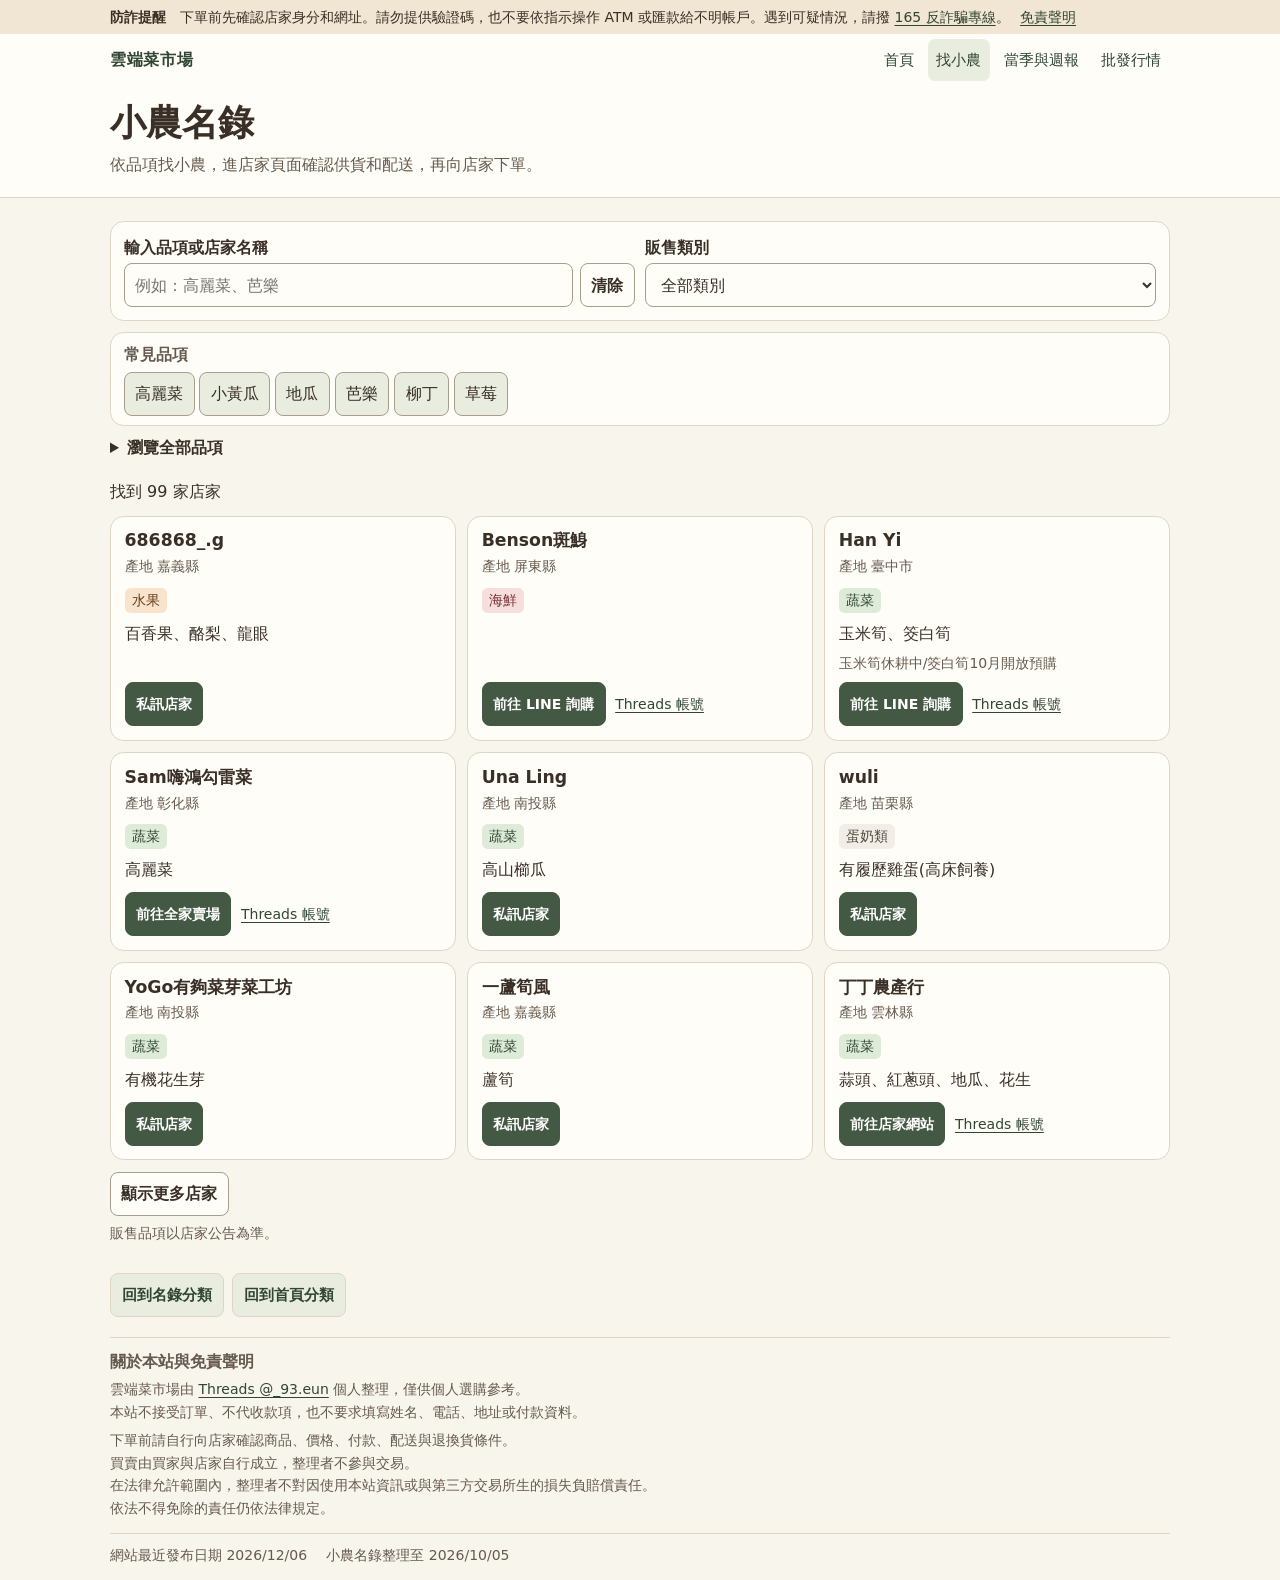
==== farms.html @ 879df222 "Use weekly recommendations as the wholesale price list" ====
<!doctype html>
<html lang="zh-Hant-TW">
<head>
<meta charset="utf-8">
<meta name="viewport" content="width=device-width, initial-scale=1">
<meta name="description" content="台灣小農購買指南，依節氣找當季蔬果、參考批發行情，直接前往小農的購買管道。">
<meta name="theme-color" content="#f8f5ed">
<title>小農名錄｜雲端菜市場</title>
<link rel="stylesheet" href="market.css?v=15">
<script defer src="market.js?v=15"></script>
</head>
<body>
<aside class="safety-banner" aria-label="防詐提醒">
  <p><strong>防詐提醒</strong>　下單前先確認店家身分和網址。請勿提供驗證碼，也不要依指示操作 ATM 或匯款給不明帳戶。遇到可疑情況，請撥 <a href="tel:165">165 反詐騙專線</a>。<a class="disclaimer-link" href="#disclaimer">免責聲明</a></p>
</aside>
<header><nav aria-label="市場導覽"><a class="brand" href="index.html">雲端菜市場</a><div class="nav-links"><a href="index.html">首頁</a><a href="farms.html" aria-current="page">找小農</a><a href="season.html?from=directory">當季與週報</a><a href="prices.html?from=directory">批發行情</a></div></nav><div class="intro"><h1>小農名錄</h1><p>依品項找小農，進店家頁面確認供貨和配送，再向店家下單。</p></div></header>
<main>
<section id="directory">
  <form class="filters" id="filters" tabindex="-1" role="search" aria-label="搜尋小農">
    <div><label for="search">輸入品項或店家名稱</label><div class="search-row"><input id="search" type="search" placeholder="例如：高麗菜、芭樂"><button id="clear" type="button">清除</button></div></div>
    <div><label for="category">販售類別</label><select id="category"><option value="">全部類別</option></select></div>
  </form>
  <div class="product-suggestions" id="product-suggestions" hidden>
    <p id="suggestion-label">常見品項</p>
    <div class="quick-products" id="suggestion-list" aria-labelledby="suggestion-label"></div>
  </div>
  <details class="product-index">
    <summary>瀏覽全部品項</summary>
    <div class="quick-products" id="product-list"></div>
  </details>
  <p id="count" role="status">正在載入小農名錄。</p>
  <p id="no-results" hidden><a href="season.html?from=directory">看當季推薦</a></p>
  <div class="channel-links" id="channel-links" role="navigation" aria-label="跳到購買方式" hidden></div>
  <div class="grid farm-grid" id="farms"></div>
  <button id="more" type="button" hidden>顯示更多店家</button>
  <p class="meta">販售品項以店家公告為準。</p>
</section>
<div class="page-back" role="navigation" aria-label="返回選項">
  <a class="back-link" href="#filters">回到名錄分類</a>
  <a class="back-link" id="source-return" href="index.html#directory">回到首頁分類</a>
</div>
</main>
<footer>
  <section class="disclaimer" id="disclaimer" aria-labelledby="disclaimer-title">
    <h2 id="disclaimer-title">關於本站與免責聲明</h2>
    <p>雲端菜市場由 <a href="https://www.threads.com/@_93.eun">Threads @_93.eun</a> 個人整理，僅供個人選購參考。<br>
      本站不接受訂單、不代收款項，也不要求填寫姓名、電話、地址或付款資料。</p>
    <p>下單前請自行向店家確認商品、價格、付款、配送與退換貨條件。<br>
      買賣由買家與店家自行成立，整理者不參與交易。<br>
      在法律允許範圍內，整理者不對因使用本站資訊或與第三方交易所生的損失負賠償責任。<br>
      依法不得免除的責任仍依法律規定。</p>
  </section>
  <p class="site-dates"><span>網站最近發布日期 <time id="published-at">查詢中</time></span><span>小農名錄整理至 <time datetime="2026-10-05">2026/10/05</time></span></p>
</footer>
</body>
</html>
---- market.css ----
:root {
  font-family: "Noto Sans TC", "PingFang TC", "Microsoft JhengHei", system-ui, sans-serif;
  font-size: 100%;
  line-height: 1.6;
  color: #392f26;
  background: #f8f5ed;
  --surface: #fffdf8;
  --ink: #392f26;
  --muted: #665a4e;
  --green: #435943;
  --green-dark: #304632;
  --green-wash: #e8eddf;
  --line: #ded5c5;
  --warm: #f1e5d4;
  --radius: .85rem;
}
* { box-sizing: border-box; }
[hidden] { display: none !important; }
body { margin: 0; }
a { color: var(--green-dark); text-underline-offset: .2em; }
:focus-visible { outline: 3px solid #90644a; outline-offset: 3px; }
h1, h2, h3, p { margin: 0; }
h1, h2, h3 { line-height: 1.25; }
h1 { font-size: clamp(1.66rem, 4vw, 2.25rem); }
h2 { font-size: clamp(1.21rem, 3vw, 1.48rem); }
h3 { font-size: 1.08rem; }
p, .meta { margin-top: .4rem; }
.muted, .meta { color: var(--muted); }
.meta, .safety-banner { font-size: .875rem; }
nav, main, footer, .intro, .safety-banner p { width: min(1060px, calc(100% - 2rem)); margin-inline: auto; }
.safety-banner { background: var(--warm); }
.safety-banner p { margin-block: 0; padding: .35rem 0; }
header { background: var(--surface); border-bottom: 1px solid var(--line); }
nav, .nav-links { display: flex; align-items: center; flex-wrap: wrap; gap: .1rem .3rem; }
nav { justify-content: space-between; padding: .35rem 0; }
nav a { display: inline-flex; align-items: center; min-height: 42px; padding: .2rem .55rem; text-decoration: none; border-radius: .45rem; font-size: .94rem; }
nav a:hover, nav a[aria-current="page"] { background: var(--green-wash); }
nav .brand { padding-inline: 0; font-weight: 800; font-size: 1rem; letter-spacing: .04em; }
.intro { padding: .85rem 0 1.25rem; }
.intro p, .hero-copy p { color: var(--muted); }
section { margin: 1.4rem 0 1.8rem; scroll-margin-top: 1rem; }
.hero {
  margin-top: 1.4rem;
  display: grid;
  grid-template-columns: repeat(2, minmax(0, 1fr));
  align-items: stretch;
  background: var(--surface);
  border: 1px solid var(--line);
  border-radius: calc(var(--radius) + .25rem);
  overflow: clip;
}
.hero-copy { padding: clamp(1.1rem, 3.6vw, 2.65rem); align-self: center; }
.hero-copy h1 { color: var(--green-dark); }
.hero-copy p { max-width: 29em; margin-top: .65rem; }
.hero-image { width: 100%; height: 100%; min-height: 245px; max-height: 330px; object-fit: cover; background: var(--warm); }
form, .search-row, .site-search { min-width: 0; }
.search-row, .site-search { display: flex; gap: .45rem; align-items: stretch; }
.site-search { max-width: 31rem; margin-top: .85rem; }
.site-search button, .search-row button { flex: none; }
input, select, button, .purchase {
  font: inherit; min-height: 44px; padding: .35rem .65rem;
  border: 1px solid #aa9d8b; border-radius: .5rem;
  color: var(--ink); background: var(--surface);
}
input, select { width: 100%; min-width: 0; }
button { cursor: pointer; font-weight: 650; }
button:hover { background: var(--warm); }
.primary, .purchase { color: white; background: var(--green); border-color: var(--green); font-weight: 700; }
.primary:hover, .purchase:hover { color: white; background: var(--green-dark); }
.browse-links { display: flex; flex-wrap: wrap; gap: .25rem .95rem; margin-top: .6rem; }
.browse-links a, .text-link, .pick-link { display: inline-flex; min-height: 42px; align-items: center; font-weight: 675; }
.ideas { display: grid; gap: .65rem; padding: 1.2rem; background: var(--green-wash); border-radius: var(--radius); }
.ideas-copy .meta { margin-top: 0; }
.home-picks { display: flex; flex-wrap: nowrap; gap: .5rem; min-width: 0; overflow-x: auto; padding: .25rem; }
.home-picks > a {
  flex: 1 0 4rem; display: flex; align-items: baseline; justify-content: center; flex-wrap: wrap;
  gap: .15rem .4rem; white-space: nowrap; padding: .48rem .55rem; min-height: 44px;
  border-radius: .55rem; background: var(--surface); text-decoration: none;
}
.home-picks a:hover { text-decoration: underline; }
.home-picks .meta { margin: 0; }
.grid { display: flex; flex-wrap: wrap; justify-content: center; gap: .7rem; margin-top: .7rem; }
.grid > .card { flex: 0 0 calc((100% - 1.4rem) / 3); min-width: 0; }
.card { background: var(--surface); border: 1px solid var(--line); border-radius: var(--radius); padding: .9rem; overflow-wrap: anywhere; }
.farm-card { display: flex; flex-direction: column; align-items: flex-start; }
.farm-card .links { margin-top: auto; padding-top: .6rem; }
.farm-card .meta { line-height: 1.45; }
.farm-card .matched-products { margin-top: .4rem; }
.pick { background: #fbf4e8; }
.section-note { max-width: 46rem; margin: .45rem 0 .75rem; }
.weekly { border-top: 1px solid var(--line); padding-top: 1.2rem; }
.weekly details { margin-top: .8rem; max-width: 44rem; }
.price, .matched-products { color: var(--green-dark); font-weight: 750; }
.tag, .term { display: inline-block; color: #534638; background: var(--warm); border-radius: .35rem; padding: .08rem .44rem; margin: .33rem .25rem .1rem 0; font-size: .875rem; }
.term { margin-bottom: .55rem; }
.filters { display: grid; grid-template-columns: repeat(2, minmax(0, 1fr)); gap: .65rem; margin: .65rem 0; padding: .8rem; background: var(--surface); border: 1px solid var(--line); border-radius: var(--radius); }
.filters label { display: block; margin-bottom: .2rem; font-weight: 675; }
.links, .quick-products, .result-heading { display: flex; gap: .35rem .6rem; flex-wrap: wrap; align-items: center; }
.result-heading { justify-content: space-between; }
.links a { display: inline-flex; align-items: center; min-height: 44px; }
.links .purchase { text-decoration: none; }
.quick-products { gap: .3rem; }
.quick-products button { font-weight: 550; }
.product-index { margin-bottom: .55rem; }
.product-index[open] .quick-products { padding-bottom: .6rem; }
summary { cursor: pointer; min-height: 44px; line-height: 44px; font-weight: 650; }
#more { margin-top: .7rem; }
footer { border-top: 1px solid var(--line); padding: .85rem 0; color: var(--muted); font-size: .875rem; }
.visually-hidden { position: absolute; width: 1px; height: 1px; margin: -1px; padding: 0; overflow: hidden; clip-path: inset(50%); white-space: nowrap; border: 0; }
@media (max-width: 820px) { .grid > .card { flex-basis: calc((100% - .7rem) / 2); } }
@media (max-width: 650px) {
  .hero { grid-template-columns: 1fr; }
  .hero-image { min-height: 0; max-height: 165px; object-position: 50% 54%; }
}
@media (max-width: 520px) {
  nav, main, footer, .intro { width: calc(100% - 1.25rem); }
  .grid > .card { flex-basis: 100%; }
  .filters { grid-template-columns: 1fr; }
  nav { gap: 0; }
  nav a { min-height: 40px; padding-inline: .35rem; }
  .safety-banner p { line-height: 1.45; }
  .hero-copy { padding: .9rem; }
}

.disclaimer-link { display: inline-block; margin-inline-start: .65rem; }
.disclaimer { max-width: 52rem; margin: 0 0 .9rem; }
.disclaimer h2 { font-size: 1rem; }
.site-dates { display: flex; flex-wrap: wrap; column-gap: 1.2rem; row-gap: .2rem; border-top: 1px solid var(--line); padding-top: .6rem; }

.weekly-links { display: flex; align-items: center; flex-wrap: wrap; gap: .1rem .8rem; margin-top: .25rem; }
.weekly-links a { display: inline-flex; align-items: center; min-height: 44px; font-weight: 650; }

.weekly-grid { display: grid; grid-template-columns: repeat(2, minmax(0, 1fr)); gap: .85rem; margin-top: 1rem; }
.weekly-brief { margin: 0; padding: .9rem; border: 1px solid var(--line); border-radius: var(--radius); background: var(--surface); }
.weekly-brief h2 .meta { display: inline-block; font-size: .95rem; margin: 0 0 0 .2rem; }
.weekly-rows { margin: .55rem 0; }
.weekly-rows > div { display: grid; grid-template-columns: 5.25rem minmax(0, 1fr); gap: .25rem; border-top: 1px solid var(--line); padding: .2rem 0; align-items: baseline; }
.weekly-rows dt { font-weight: 720; }
.weekly-rows dd { margin: 0; overflow-wrap: anywhere; }
.produce-link { display: inline-flex; align-items: center; min-height: 44px; padding: 0 .52rem; border-radius: .4rem; background: var(--green-wash); font-weight: 670; }
.produce-link:hover { background: var(--warm); }
@media (max-width: 850px) { .weekly-grid { grid-template-columns: 1fr; } }
@media (max-width: 410px) { .weekly-rows > div { grid-template-columns: 4.45rem minmax(0, 1fr); } }

#directory .farm-grid { justify-content: flex-start; }
.farm-grid > .farm-card { padding: .85rem; }
.farm-origin { margin-top: .2rem; color: var(--muted); font-size: .875rem; }
.farm-categories { margin-top: .3rem; }
.product-suggestions { border: 1px solid var(--line); border-radius: var(--radius); padding: .6rem .8rem; background: var(--surface); }
.product-suggestions p { margin: 0 0 .25rem; color: var(--muted); font-weight: 650; }
.product-suggestions button { background: var(--green-wash); }
.product-suggestions button:hover { background: var(--warm); }

.seasonal-picks { display: grid; gap: .65rem; margin-top: .7rem; }
.seasonal-row { display: grid; grid-template-columns: 3.4rem minmax(0, 1fr); gap: .6rem; align-items: start; }
.seasonal-label { margin: 0; padding: .38rem .32rem; border-radius: .4rem; text-align: center; font-size: .96rem; }
.vegetable-label { background: #e1ebd8; color: #314b31; }
.fruit-label { background: #f8e4cc; color: #684121; }
.seasonal-items { display: flex; gap: .6rem; list-style: none; margin: 0; padding: 0; }
.seasonal-items > li { flex: 1; min-width: 0; padding: .62rem .7rem; }
.seasonal-items h4 { margin: 0; font-size: 1rem; line-height: 1.3; }
.seasonal-items p { margin-top: .3rem; }
@media (max-width: 520px) {
  .seasonal-row { grid-template-columns: 2.8rem minmax(0, 1fr); gap: .36rem; }
  .seasonal-items { gap: .35rem; }
  .seasonal-items > li { padding: .5rem .46rem; }
}

.tone-orange { background: #fae3cd; color: #684121; }
.tone-green { background: #dfebd9; color: #314b31; }
.tone-red { background: #f6dedc; color: #762d30; }
.tone-rose { background: #f6d9ce; color: #752f26; }
.tone-pink { background: #f4e0eb; color: #6e3b59; }
.tone-blue { background: #deebf5; color: #2f516c; }
.tone-neutral { background: #f2eee7; color: #514a3e; }
.tone-gray { background: #e6e7e6; color: #414742; }
.tone-brown { background: #eddfd3; color: #62432f; }
.tone-yellow { background: #faedc4; color: #624b19; }
.purchase-group { width: 100%; margin: .35rem 0 .9rem; }
.purchase-group .grid { margin-top: .5rem; }
.purchase-group h2 { scroll-margin-top: 1rem; }
.channel-links { display: flex; flex-wrap: wrap; gap: .35rem; margin: .55rem 0 .8rem; }
.channel-label {
  display: inline-flex; align-items: center; padding: .25rem .65rem;
  border-radius: .4rem; font-size: 1rem; font-weight: 720;
}
.channel-links a { min-height: 44px; font-size: .875rem; }
.farm-card .links a { font-size: .875rem; }

.page-back { display: flex; flex-wrap: wrap; gap: .45rem; margin: 1.25rem 0; }
.back-link {
  display: inline-flex; align-items: center; min-height: 44px; padding: .3rem .7rem;
  border: 1px solid var(--line); border-radius: .5rem; background: var(--green-wash);
  color: var(--green-dark); font-size: .94rem; font-weight: 700; text-decoration: none;
}
.back-link:hover { background: var(--warm); text-decoration: underline; }
#directory, #filters, #season-search, #price-search { scroll-margin-top: .8rem; }

.price-section { margin: 1.2rem 0 1.55rem; }
.price-quotes { margin-top: .35rem; }
.quote-detail { display: block; margin: .05rem 0 0; }
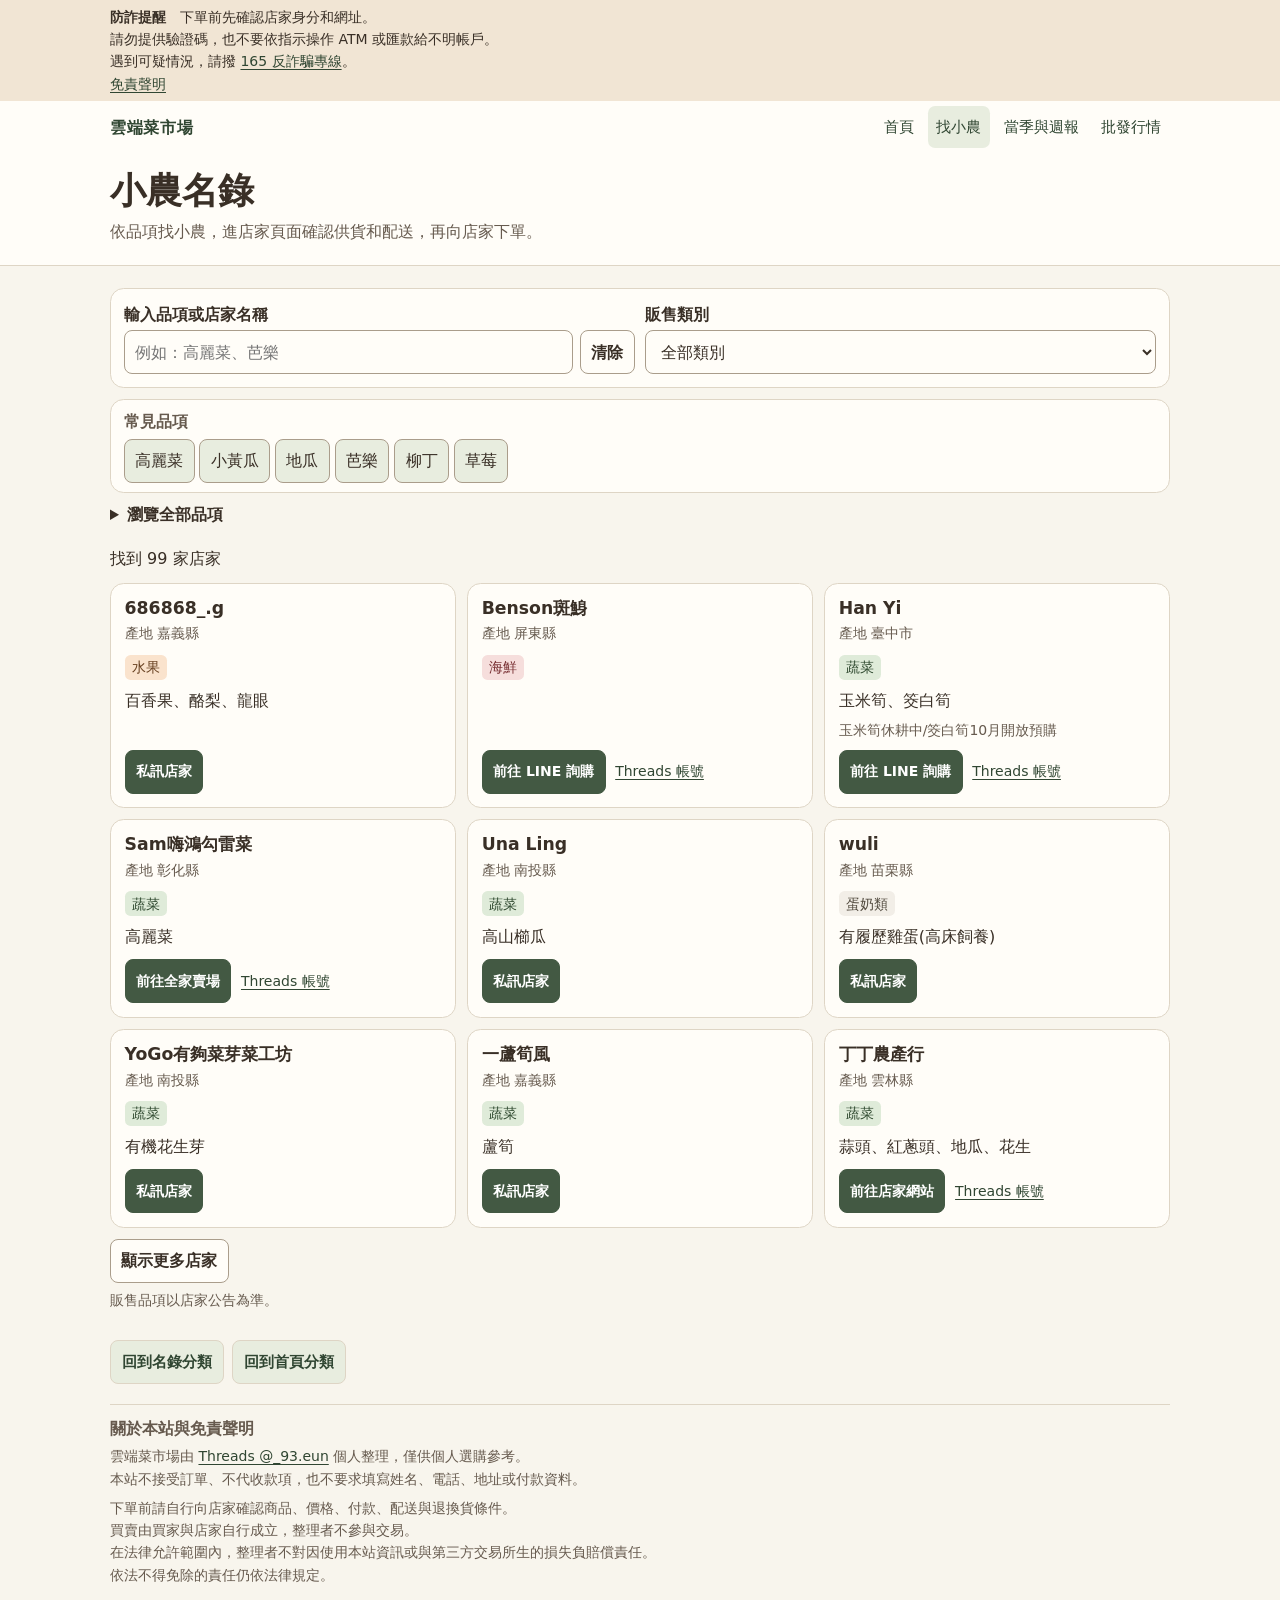
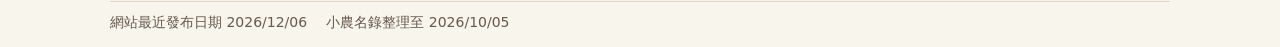
==== commit 1163c0cb: "Break public-facing copy after each sentence" ====
--- a/farms.html
+++ b/farms.html
@@ -6,12 +6,15 @@
 <meta name="description" content="台灣小農購買指南，依節氣找當季蔬果、參考批發行情，直接前往小農的購買管道。">
 <meta name="theme-color" content="#f8f5ed">
 <title>小農名錄｜雲端菜市場</title>
-<link rel="stylesheet" href="market.css?v=15">
-<script defer src="market.js?v=15"></script>
+<link rel="stylesheet" href="market.css?v=18">
+<script defer src="market.js?v=18"></script>
 </head>
 <body>
 <aside class="safety-banner" aria-label="防詐提醒">
-  <p><strong>防詐提醒</strong>　下單前先確認店家身分和網址。請勿提供驗證碼，也不要依指示操作 ATM 或匯款給不明帳戶。遇到可疑情況，請撥 <a href="tel:165">165 反詐騙專線</a>。<a class="disclaimer-link" href="#disclaimer">免責聲明</a></p>
+  <p><strong>防詐提醒</strong>　下單前先確認店家身分和網址。<br>
+    請勿提供驗證碼，也不要依指示操作 ATM 或匯款給不明帳戶。<br>
+    遇到可疑情況，請撥 <a href="tel:165">165 反詐騙專線</a>。<br>
+    <a class="disclaimer-link" href="#disclaimer">免責聲明</a></p>
 </aside>
 <header><nav aria-label="市場導覽"><a class="brand" href="index.html">雲端菜市場</a><div class="nav-links"><a href="index.html">首頁</a><a href="farms.html" aria-current="page">找小農</a><a href="season.html?from=directory">當季與週報</a><a href="prices.html?from=directory">批發行情</a></div></nav><div class="intro"><h1>小農名錄</h1><p>依品項找小農，進店家頁面確認供貨和配送，再向店家下單。</p></div></header>
 <main>
@@ -28,7 +31,7 @@
     <summary>瀏覽全部品項</summary>
     <div class="quick-products" id="product-list"></div>
   </details>
-  <p id="count" role="status">正在載入小農名錄。</p>
+  <p id="count" class="sentence-lines" role="status">正在載入小農名錄。</p>
   <p id="no-results" hidden><a href="season.html?from=directory">看當季推薦</a></p>
   <div class="channel-links" id="channel-links" role="navigation" aria-label="跳到購買方式" hidden></div>
   <div class="grid farm-grid" id="farms"></div>
--- a/market.css
+++ b/market.css
@@ -122,7 +122,7 @@
   .hero-copy { padding: .9rem; }
 }
 
-.disclaimer-link { display: inline-block; margin-inline-start: .65rem; }
+.disclaimer-link { display: inline-block; }
 .disclaimer { max-width: 52rem; margin: 0 0 .9rem; }
 .disclaimer h2 { font-size: 1rem; }
 .site-dates { display: flex; flex-wrap: wrap; column-gap: 1.2rem; row-gap: .2rem; border-top: 1px solid var(--line); padding-top: .6rem; }
@@ -199,3 +199,11 @@
 .price-section { margin: 1.2rem 0 1.55rem; }
 .price-quotes { margin-top: .35rem; }
 .quote-detail { display: block; margin: .05rem 0 0; }
+
+.price-section .grid { justify-content: flex-start; }
+
+.full-weekly { border-top: 1px solid var(--line); padding-top: .15rem; }
+.full-weekly summary { color: var(--green-dark); }
+.weekly-original { white-space: pre-wrap; overflow-wrap: anywhere; line-height: 1.7; padding-bottom: .25rem; }
+
+.sentence-lines { white-space: pre-line; }
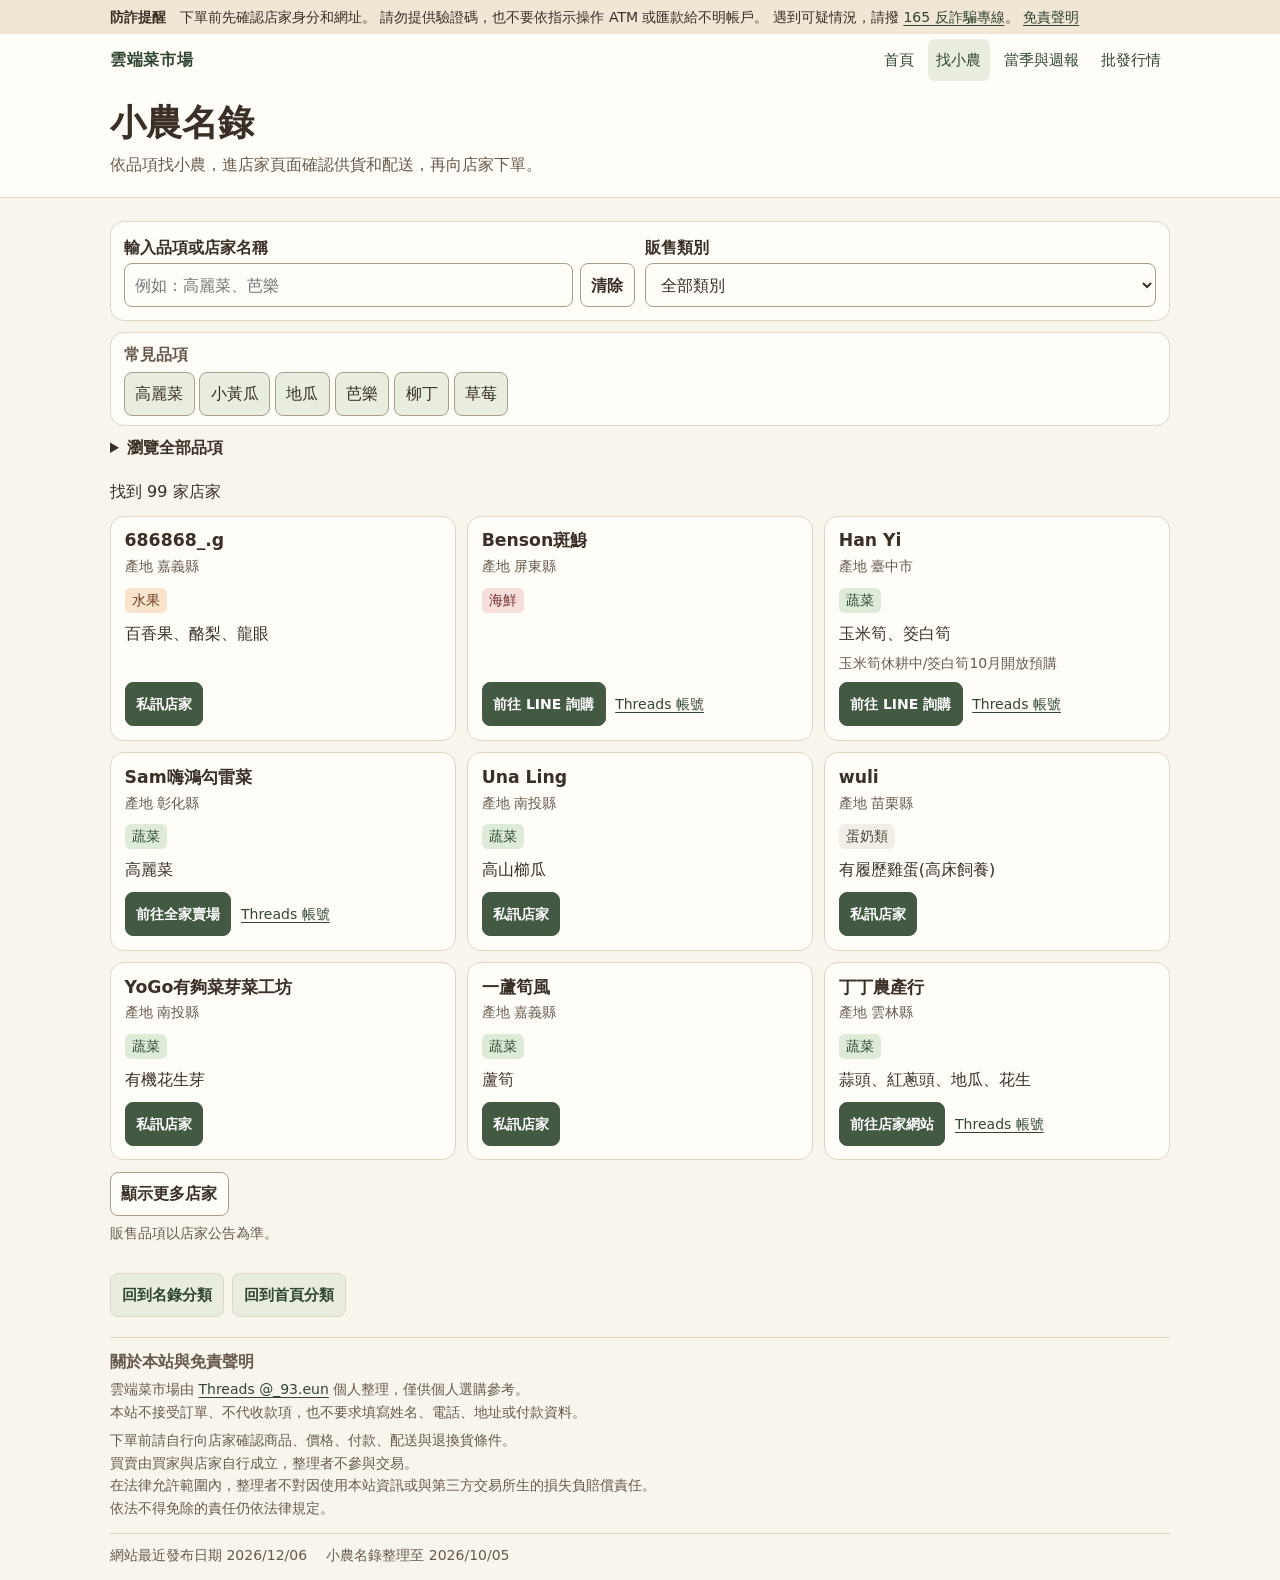
==== commit d612c94f: "Keep the top fraud notice on one line" ====
--- a/farms.html
+++ b/farms.html
@@ -11,10 +11,7 @@
 </head>
 <body>
 <aside class="safety-banner" aria-label="防詐提醒">
-  <p><strong>防詐提醒</strong>　下單前先確認店家身分和網址。<br>
-    請勿提供驗證碼，也不要依指示操作 ATM 或匯款給不明帳戶。<br>
-    遇到可疑情況，請撥 <a href="tel:165">165 反詐騙專線</a>。<br>
-    <a class="disclaimer-link" href="#disclaimer">免責聲明</a></p>
+  <p><strong>防詐提醒</strong>　下單前先確認店家身分和網址。 請勿提供驗證碼，也不要依指示操作 ATM 或匯款給不明帳戶。 遇到可疑情況，請撥 <a href="tel:165">165 反詐騙專線</a>。 <a class="disclaimer-link" href="#disclaimer">免責聲明</a></p>
 </aside>
 <header><nav aria-label="市場導覽"><a class="brand" href="index.html">雲端菜市場</a><div class="nav-links"><a href="index.html">首頁</a><a href="farms.html" aria-current="page">找小農</a><a href="season.html?from=directory">當季與週報</a><a href="prices.html?from=directory">批發行情</a></div></nav><div class="intro"><h1>小農名錄</h1><p>依品項找小農，進店家頁面確認供貨和配送，再向店家下單。</p></div></header>
 <main>
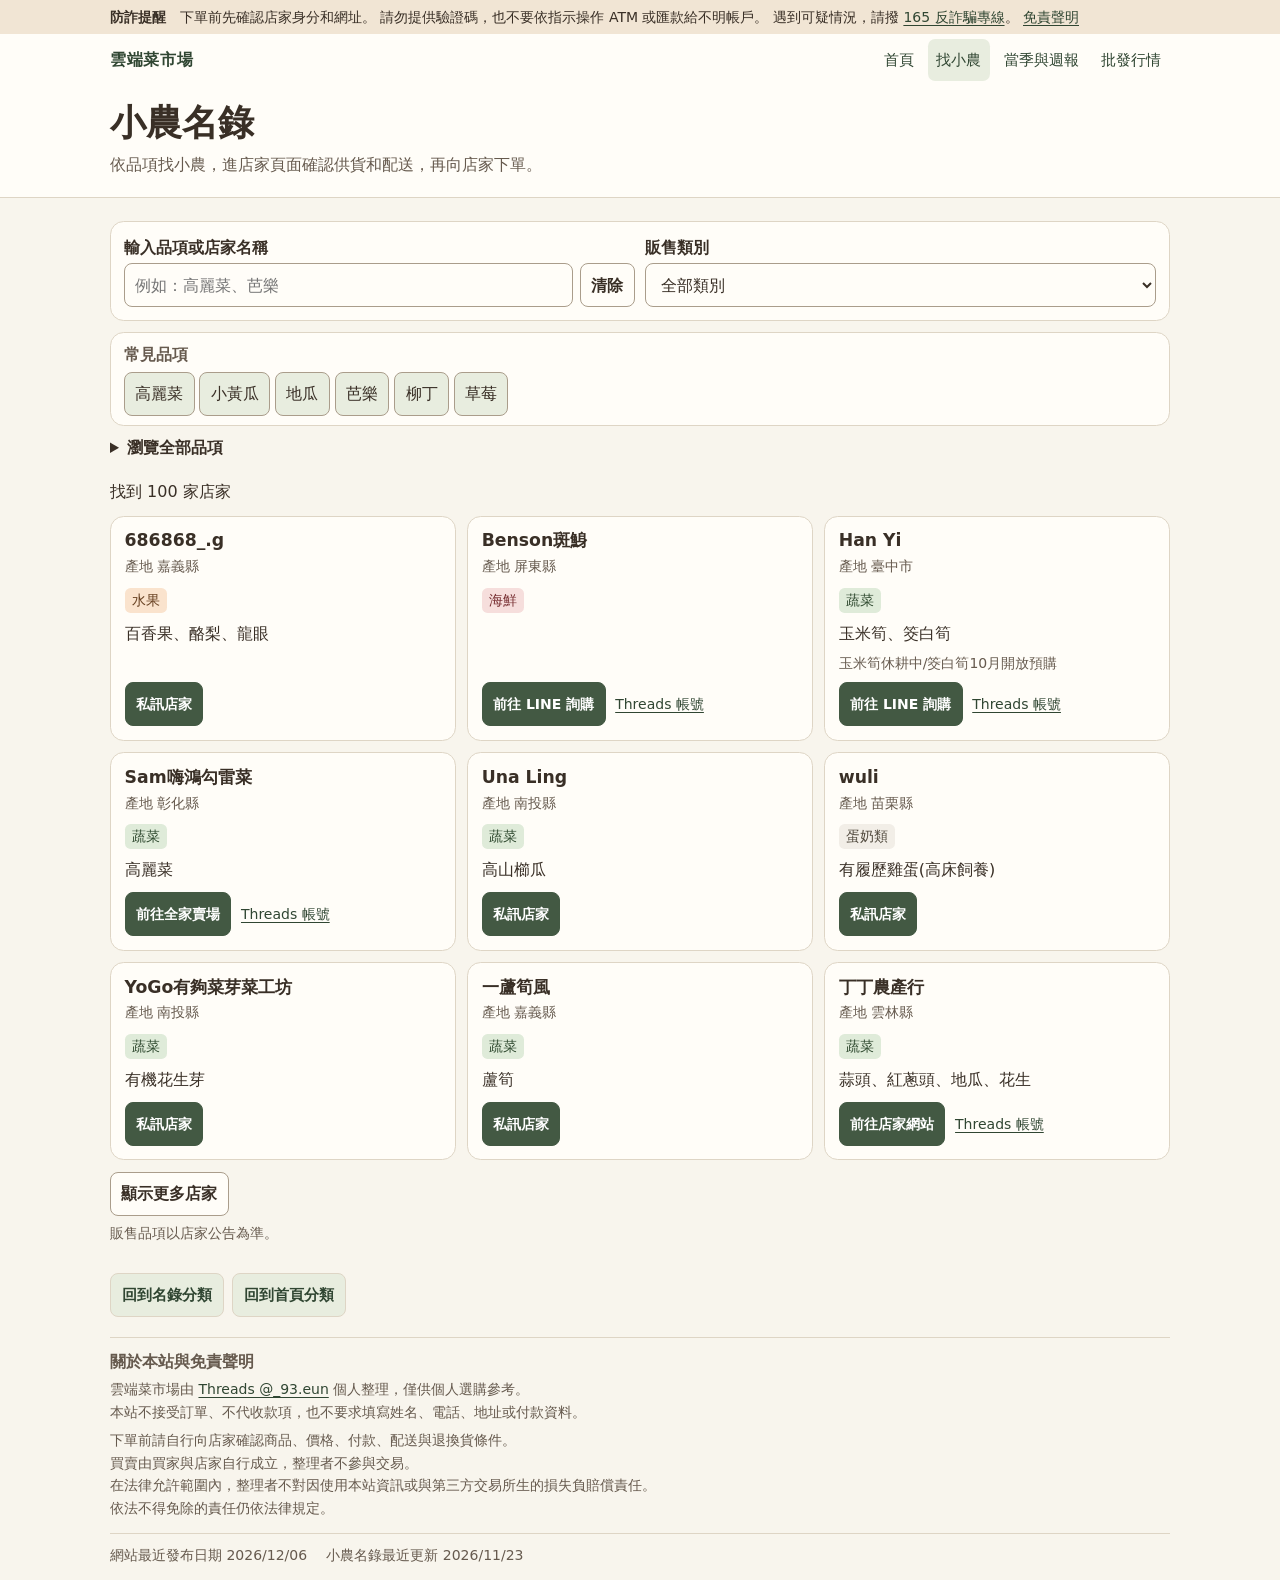
==== commit 4656c92f: "Add Niu Tomato to the vegetable directory" ====
--- a/farms.html
+++ b/farms.html
@@ -50,7 +50,7 @@
       在法律允許範圍內，整理者不對因使用本站資訊或與第三方交易所生的損失負賠償責任。<br>
       依法不得免除的責任仍依法律規定。</p>
   </section>
-  <p class="site-dates"><span>網站最近發布日期 <time id="published-at">查詢中</time></span><span>小農名錄整理至 <time datetime="2026-10-05">2026/10/05</time></span></p>
+  <p class="site-dates"><span>網站最近發布日期 <time id="published-at">查詢中</time></span><span>小農名錄最近更新 <time datetime="2026-11-23">2026/11/23</time></span></p>
 </footer>
 </body>
 </html>
